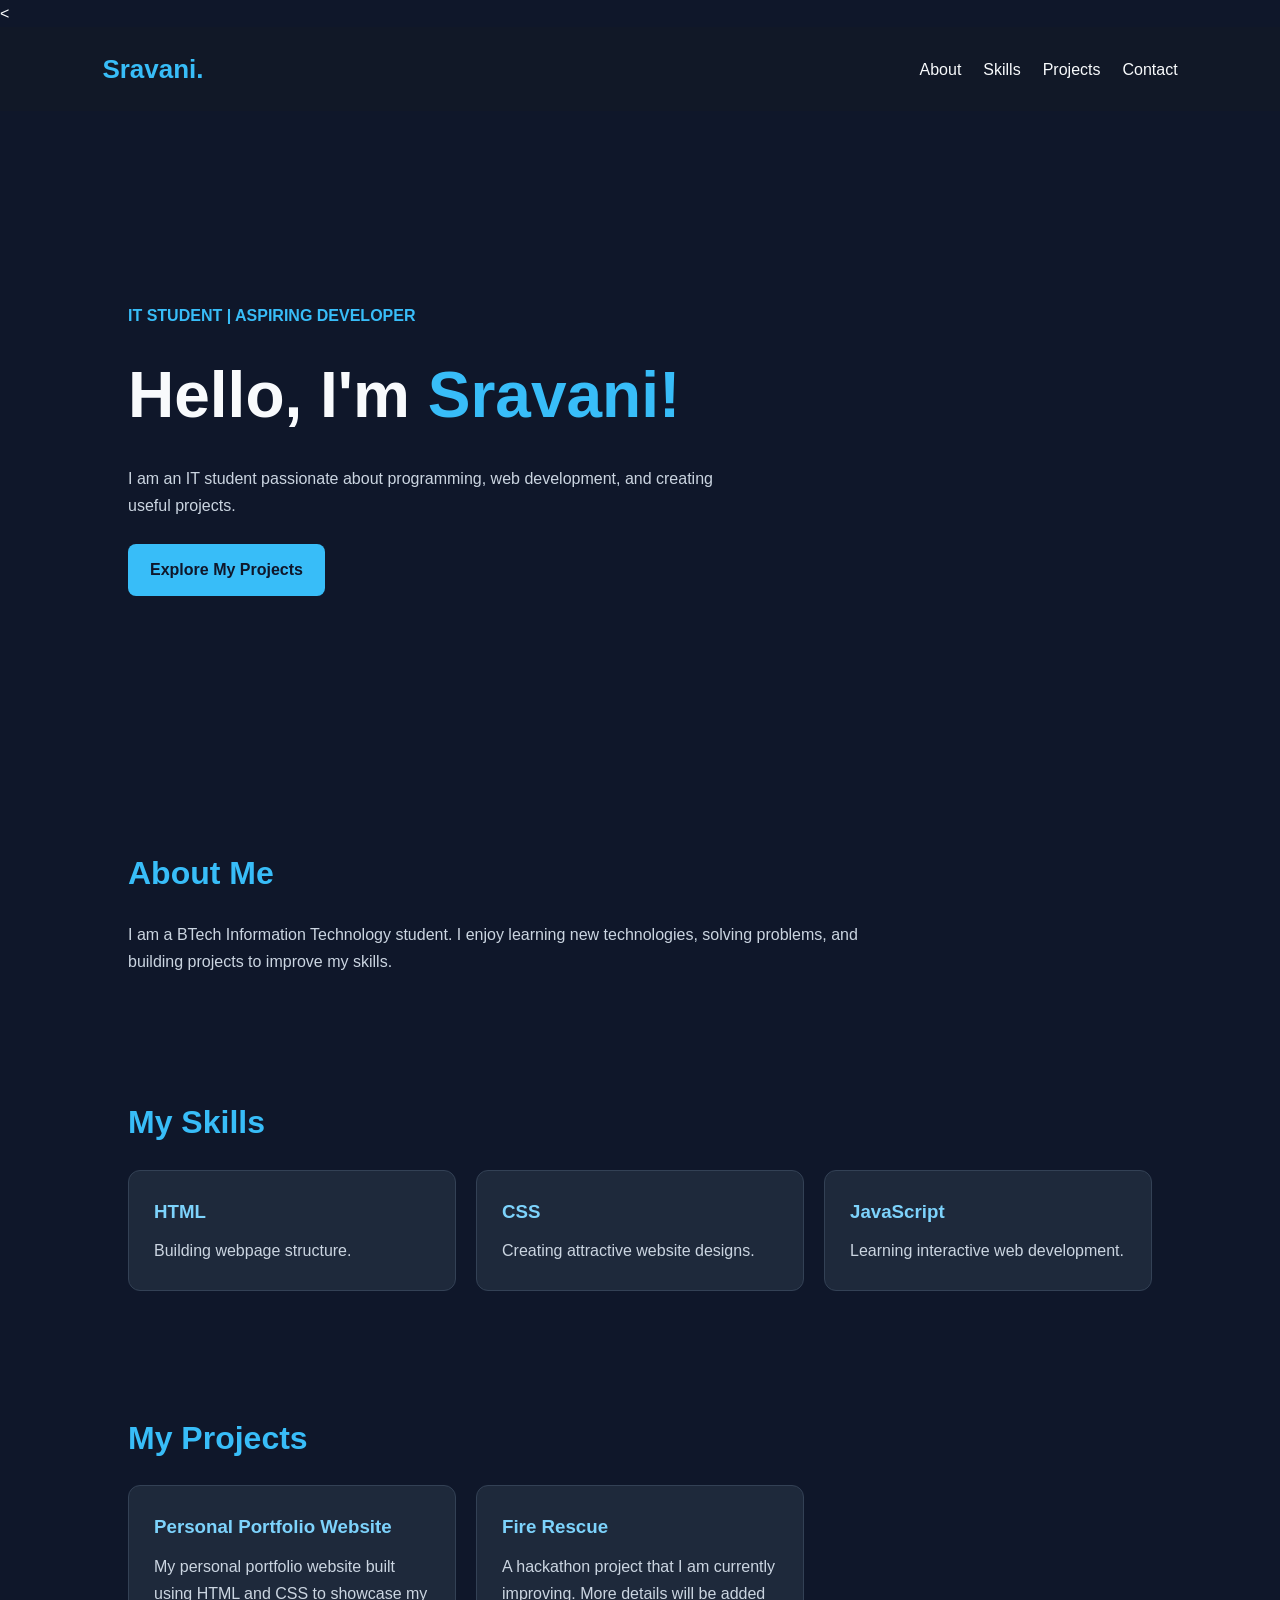
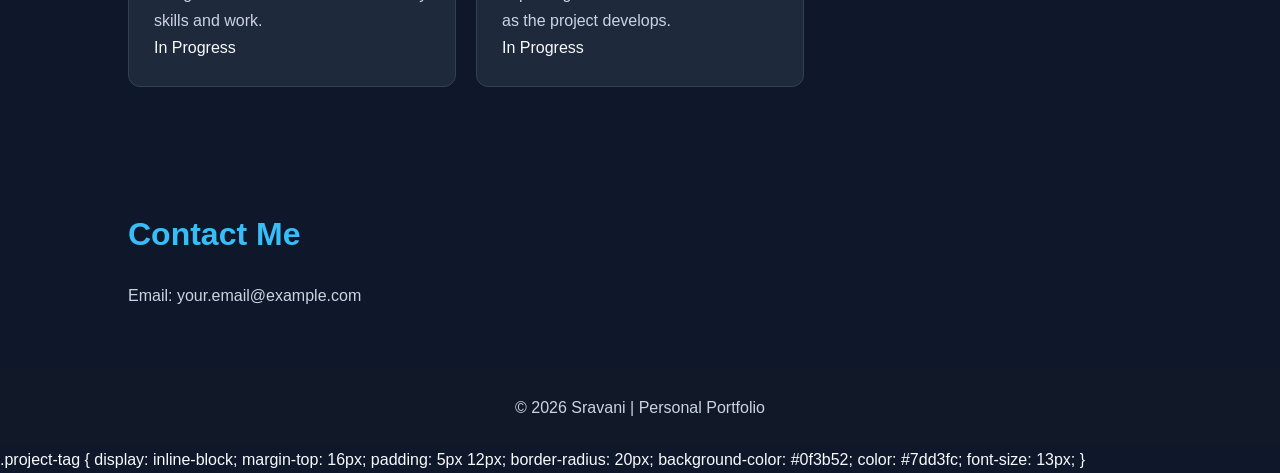
==== index.html @ a1ff7d46 "Add files via upload" ====
<<!DOCTYPE html>
<html lang="en">
<head>
    <meta charset="UTF-8">
    <meta name="viewport" content="width=device-width, initial-scale=1.0">
    <title>Sravani | Portfolio</title>
    <link rel="stylesheet" href="style.css">
</head>
<body>

    <header>
        <div class="logo">Sravani.</div>
        <nav>
            <a href="#about">About</a>
            <a href="#skills">Skills</a>
            <a href="#projects">Projects</a>
            <a href="#contact">Contact</a>
        </nav>
    </header>

    <main>
        <section class="hero">
            <p class="eyebrow">IT STUDENT | ASPIRING DEVELOPER</p>
            <h1>Hello, I'm <span>Sravani!</span></h1>
            <p>
                I am an IT student passionate about programming,
                web development, and creating useful projects.
            </p>
            <a class="button" href="#projects">Explore My Projects</a>
        </section>

        <section class="content" id="about">
            <h2>About Me</h2>
            <p>
                I am a BTech Information Technology student.
                I enjoy learning new technologies, solving problems,
                and building projects to improve my skills.
            </p>
        </section>

        <section class="content" id="skills">
            <h2>My Skills</h2>
            <div class="cards">
                <article class="card">
                    <h3>HTML</h3>
                    <p>Building webpage structure.</p>
                </article>
                <article class="card">
                    <h3>CSS</h3>
                    <p>Creating attractive website designs.</p>
                </article>
                <article class="card">
                    <h3>JavaScript</h3>
                    <p>Learning interactive web development.</p>
                </article>
            </div>
        </section>

        <section class="content" id="projects">
    <h2>My Projects</h2>

    <div class="cards">

        <article class="card">
            <h3>Personal Portfolio Website</h3>
            <p>
                My personal portfolio website built using
                HTML and CSS to showcase my skills and work.
            </p>
            <span class="project-tag">In Progress</span>
        </article>

        <article class="card">
            <h3>Fire Rescue</h3>
            <p>
                A hackathon project that I am currently
                improving. More details will be added as
                the project develops.
            </p>
            <span class="project-tag">In Progress</span>
        </article>

    </div>
</section>

        <section class="content" id="contact">
            <h2>Contact Me</h2>
            <p>Email: your.email@example.com</p>
        </section>
    </main>

    <footer>
        <p>© 2026 Sravani | Personal Portfolio</p>
    </footer>

</body>
</html>
.project-tag {
    display: inline-block;
    margin-top: 16px;
    padding: 5px 12px;
    border-radius: 20px;
    background-color: #0f3b52;
    color: #7dd3fc;
    font-size: 13px;
}
---- style.css ----
/* Portfolio basic design */

* {
    margin: 0;
    padding: 0;
    box-sizing: border-box;
}

html {
    scroll-behavior: smooth;
}

body {
    font-family: Arial, sans-serif;
    background-color: #0f172a;
    color: #f8fafc;
    line-height: 1.7;
}

header {
    display: flex;
    justify-content: space-between;
    align-items: center;
    padding: 20px 8%;
    background-color: #111827;
}

.logo {
    font-size: 26px;
    font-weight: bold;
    color: #38bdf8;
}

nav {
    display: flex;
    gap: 22px;
}

nav a {
    color: #f8fafc;
    text-decoration: none;
}

nav a:hover {
    color: #38bdf8;
}

.hero {
    min-height: 75vh;
    display: flex;
    flex-direction: column;
    justify-content: center;
    align-items: flex-start;
    padding: 70px 10%;
}

.eyebrow {
    color: #38bdf8;
    font-weight: bold;
    margin-bottom: 12px;
}

.hero h1 {
    font-size: clamp(36px, 6vw, 64px);
    margin-bottom: 15px;
}

.hero h1 span {
    color: #38bdf8;
}

.hero > p:not(.eyebrow) {
    max-width: 600px;
    color: #cbd5e1;
    margin-bottom: 25px;
}

.button {
    display: inline-block;
    background-color: #38bdf8;
    color: #0f172a;
    padding: 12px 22px;
    border-radius: 8px;
    text-decoration: none;
    font-weight: bold;
}

.button:hover {
    background-color: #7dd3fc;
}

.content {
    padding: 60px 10%;
    scroll-margin-top: 20px;
}

.content h2 {
    font-size: 32px;
    margin-bottom: 20px;
    color: #38bdf8;
}

.content > p {
    max-width: 750px;
    color: #cbd5e1;
}

.cards {
    display: grid;
    grid-template-columns: repeat(3, minmax(0, 1fr));
    gap: 20px;
}

.card {
    background-color: #1e293b;
    padding: 25px;
    border: 1px solid #334155;
    border-radius: 12px;
}

.card h3 {
    margin-bottom: 10px;
    color: #7dd3fc;
}

.card p {
    color: #cbd5e1;
}

.contact-link {
    color: #38bdf8;
}

footer {
    text-align: center;
    padding: 25px;
    background-color: #111827;
    color: #cbd5e1;
}

@media (max-width: 600px) {
    header {
        flex-direction: column;
        gap: 15px;
        padding: 20px 5%;
    }

    nav {
        flex-wrap: wrap;
        justify-content: center;
        gap: 12px;
    }

    .hero {
        min-height: 60vh;
        padding: 60px 7%;
    }

    .content {
        padding: 45px 7%;
    }

    .cards {
        grid-template-columns: 1fr;
    }
}
/* Portfolio basic design */

* {
    margin: 0;
    padding: 0;
    box-sizing: border-box;
}

html {
    scroll-behavior: smooth;
}

body {
    font-family: Arial, sans-serif;
    background-color: #0f172a;
    color: #f8fafc;
    line-height: 1.7;
}

header {
    display: flex;
    justify-content: space-between;
    align-items: center;
    padding: 20px 8%;
    background-color: #111827;
}

.logo {
    font-size: 26px;
    font-weight: bold;
    color: #38bdf8;
}

nav {
    display: flex;
    gap: 22px;
}

nav a {
    color: #f8fafc;
    text-decoration: none;
}

nav a:hover {
    color: #38bdf8;
}

.hero {
    min-height: 75vh;
    display: flex;
    flex-direction: column;
    justify-content: center;
    align-items: flex-start;
    padding: 70px 10%;
}

.eyebrow {
    color: #38bdf8;
    font-weight: bold;
    margin-bottom: 12px;
}

.hero h1 {
    font-size: clamp(36px, 6vw, 64px);
    margin-bottom: 15px;
}

.hero h1 span {
    color: #38bdf8;
}

.hero > p:not(.eyebrow) {
    max-width: 600px;
    color: #cbd5e1;
    margin-bottom: 25px;
}

.button {
    display: inline-block;
    background-color: #38bdf8;
    color: #0f172a;
    padding: 12px 22px;
    border-radius: 8px;
    text-decoration: none;
    font-weight: bold;
}

.button:hover {
    background-color: #7dd3fc;
}

.content {
    padding: 60px 10%;
    scroll-margin-top: 20px;
}

.content h2 {
    font-size: 32px;
    margin-bottom: 20px;
    color: #38bdf8;
}

.content > p {
    max-width: 750px;
    color: #cbd5e1;
}

.cards {
    display: grid;
    grid-template-columns: repeat(3, minmax(0, 1fr));
    gap: 20px;
}

.card {
    background-color: #1e293b;
    padding: 25px;
    border: 1px solid #334155;
    border-radius: 12px;
}

.card h3 {
    margin-bottom: 10px;
    color: #7dd3fc;
}

.card p {
    color: #cbd5e1;
}

.contact-link {
    color: #38bdf8;
}

footer {
    text-align: center;
    padding: 25px;
    background-color: #111827;
    color: #cbd5e1;
}

@media (max-width: 600px) {
    header {
        flex-direction: column;
        gap: 15px;
        padding: 20px 5%;
    }

    nav {
        flex-wrap: wrap;
        justify-content: center;
        gap: 12px;
    }

    .hero {
        min-height: 60vh;
        padding: 60px 7%;
    }

    .content {
        padding: 45px 7%;
    }

    .cards {
        grid-template-columns: 1fr;
    }
}
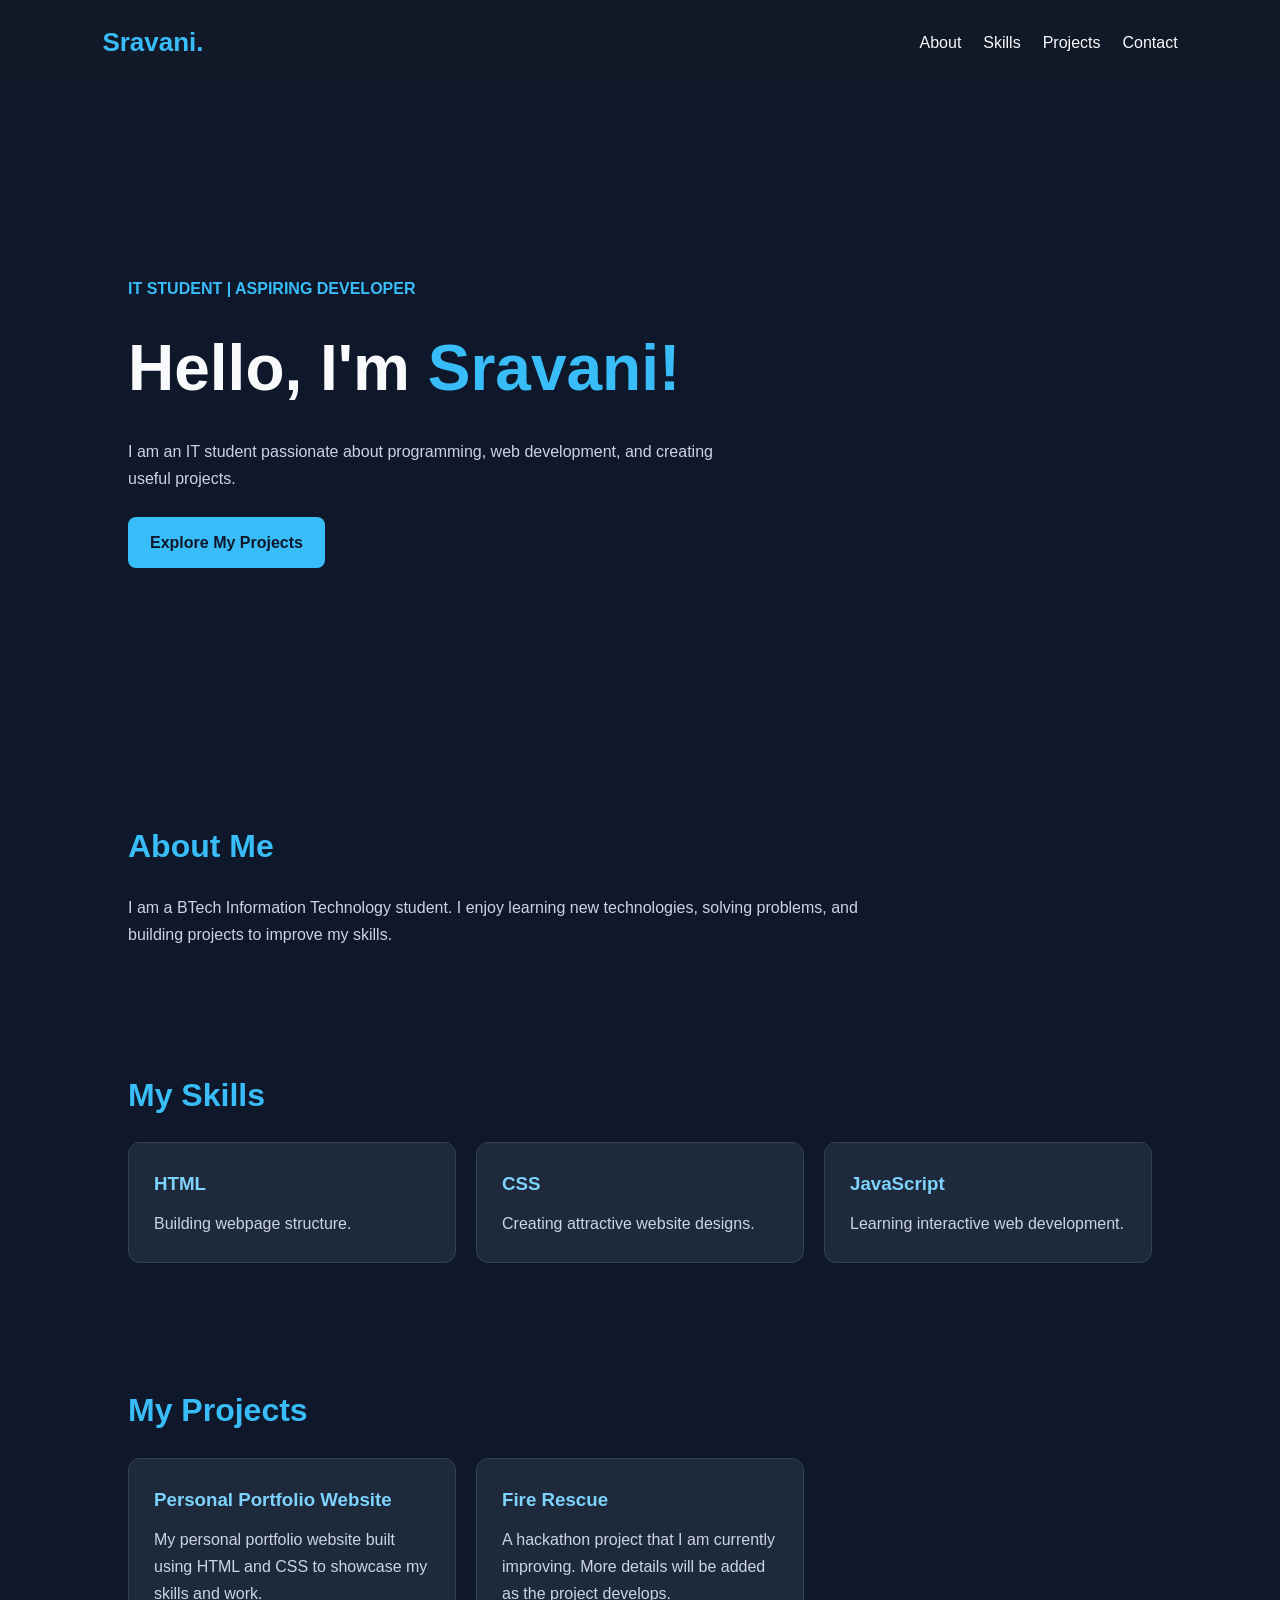
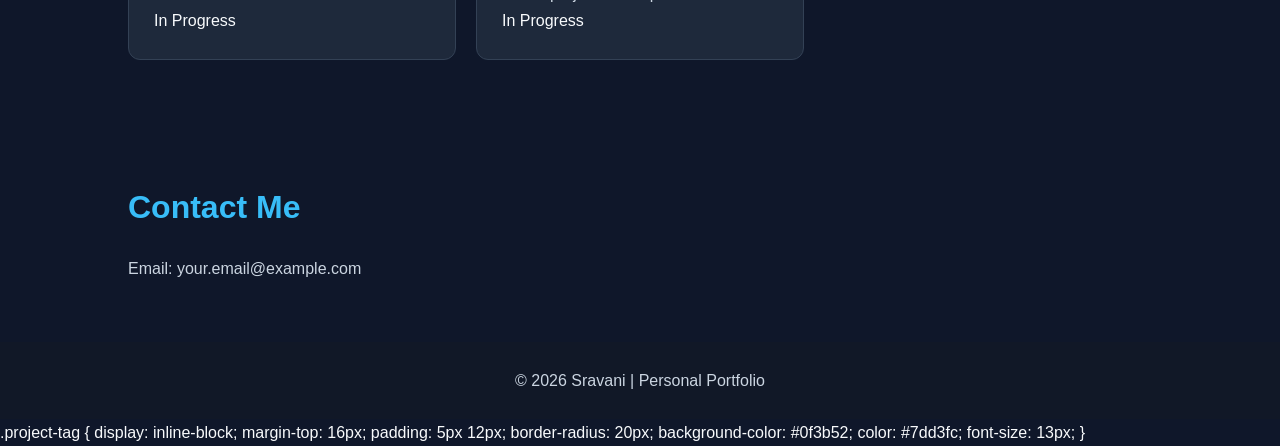
==== commit 8af2465f: "Fix HTML structure and update project tags" ====
--- a/index.html
+++ b/index.html
@@ -1,4 +1,4 @@
-<<!DOCTYPE html>
+<!DOCTYPE html>
 <html lang="en">
 <head>
     <meta charset="UTF-8">
@@ -103,4 +103,4 @@
     background-color: #0f3b52;
     color: #7dd3fc;
     font-size: 13px;
-}+}
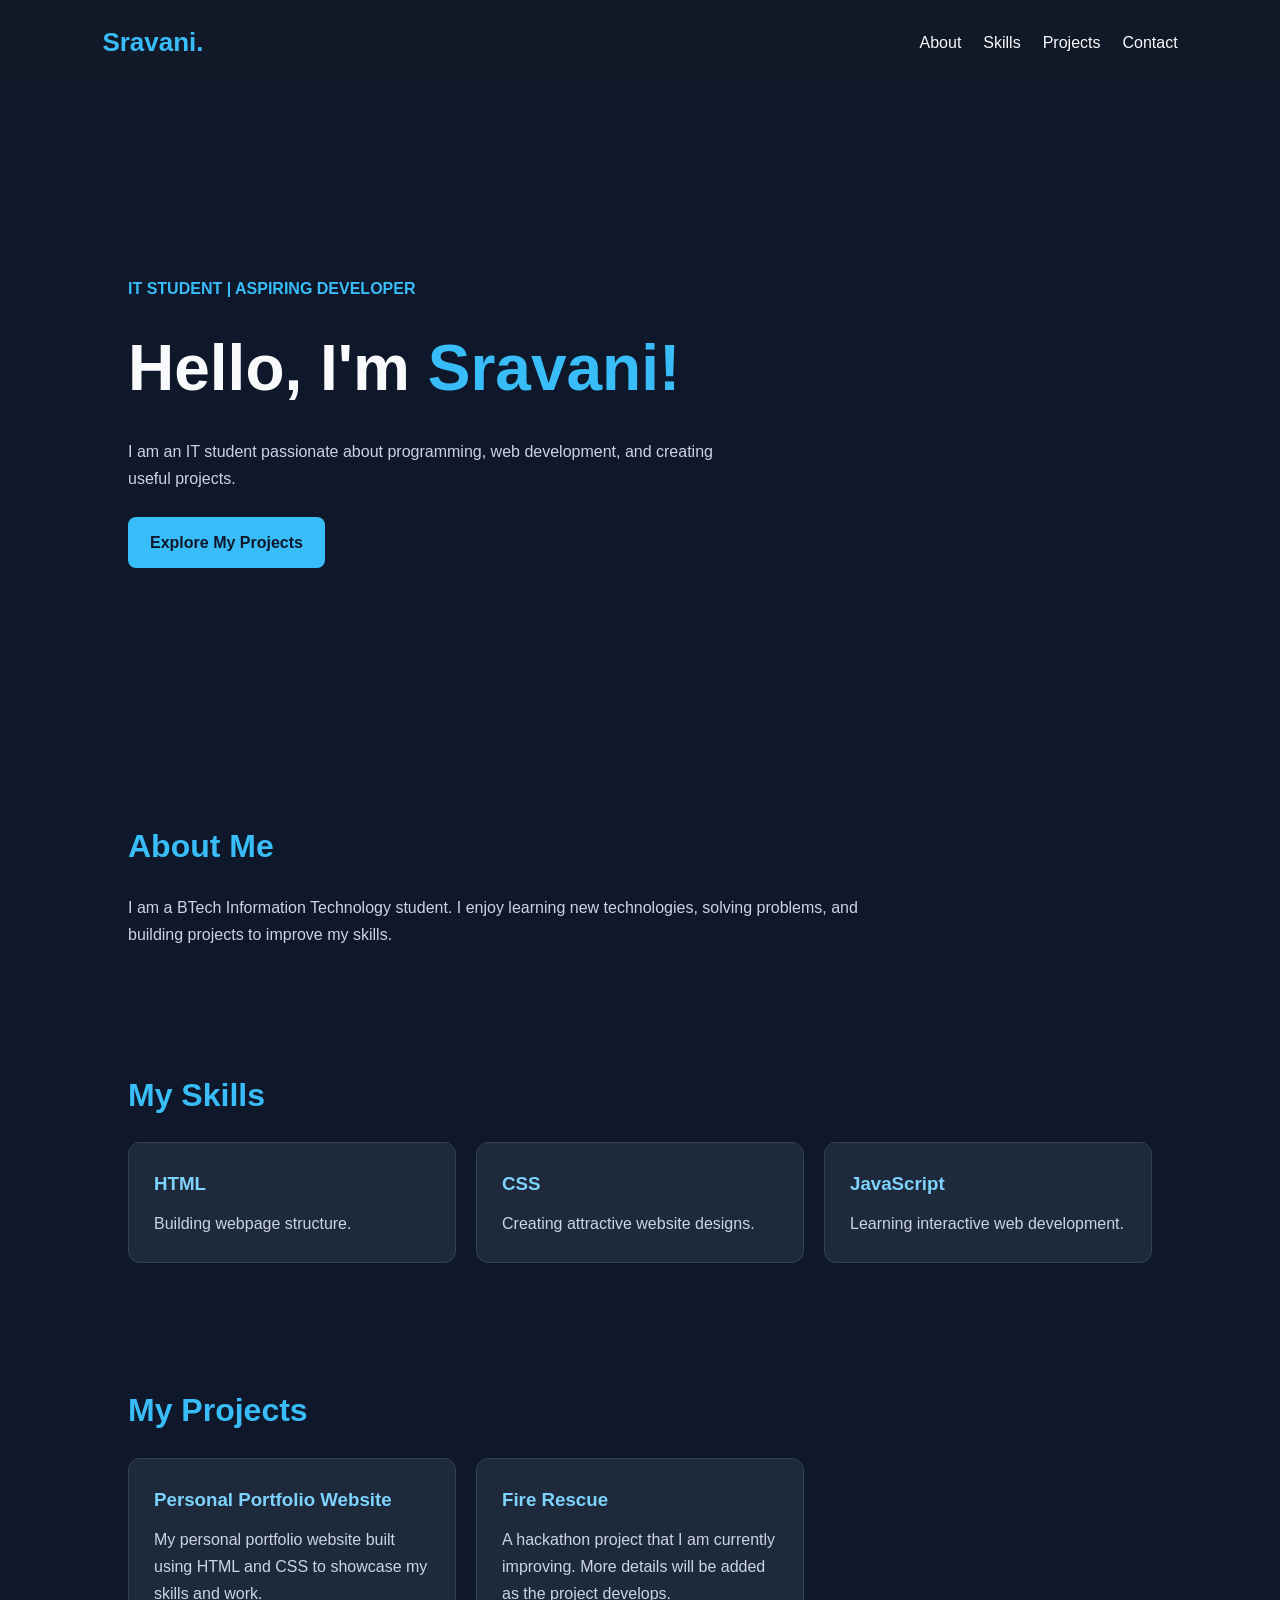
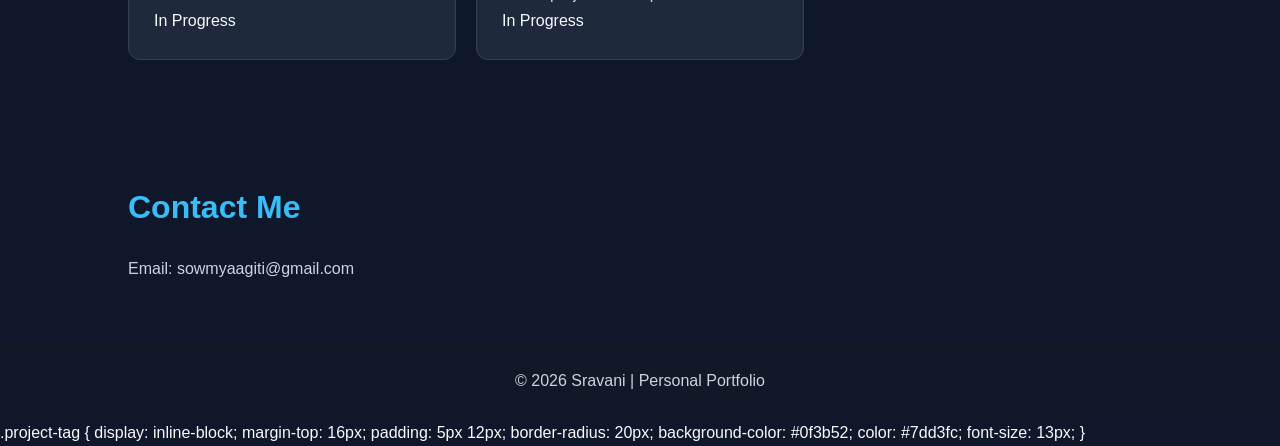
==== commit 7a5e7d58: "Update index.html" ====
--- a/index.html
+++ b/index.html
@@ -85,7 +85,7 @@
 
         <section class="content" id="contact">
             <h2>Contact Me</h2>
-            <p>Email: your.email@example.com</p>
+            <p>Email: sowmyaagiti@gmail.com</p>
         </section>
     </main>
 
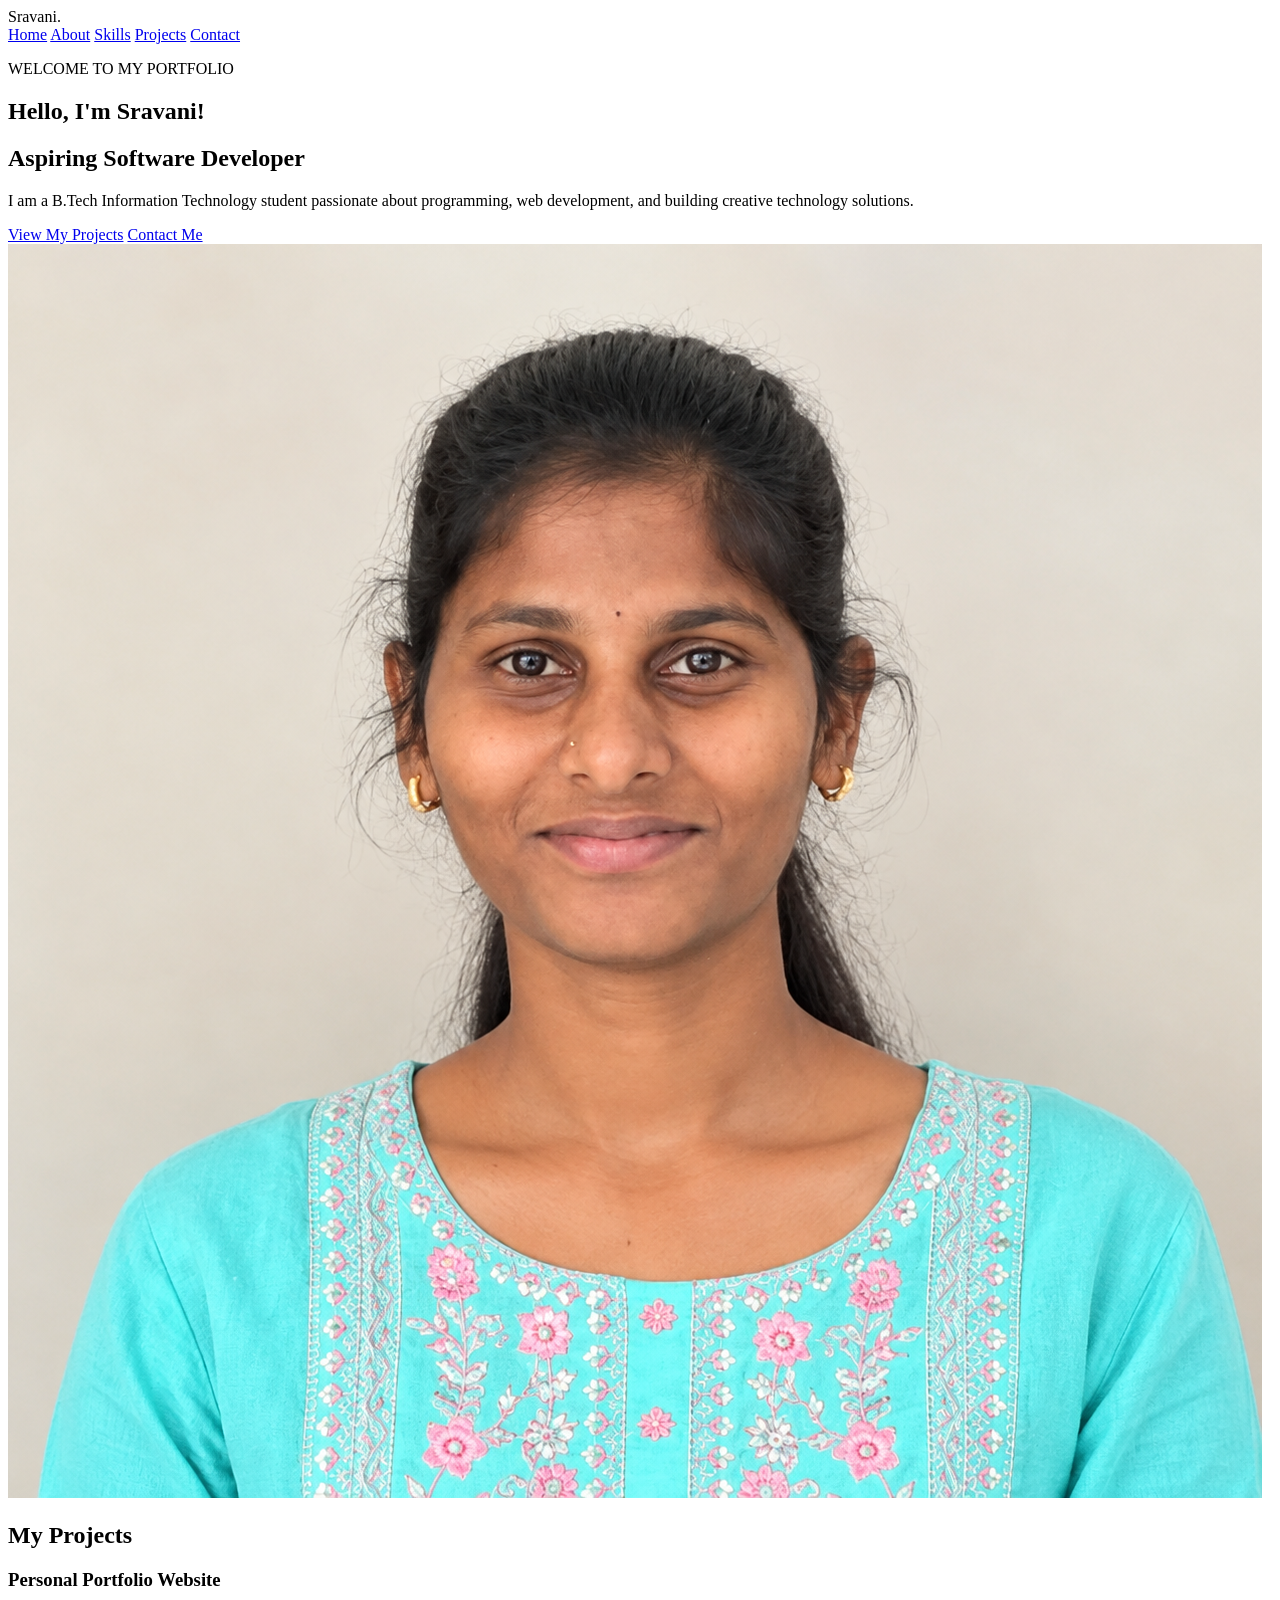
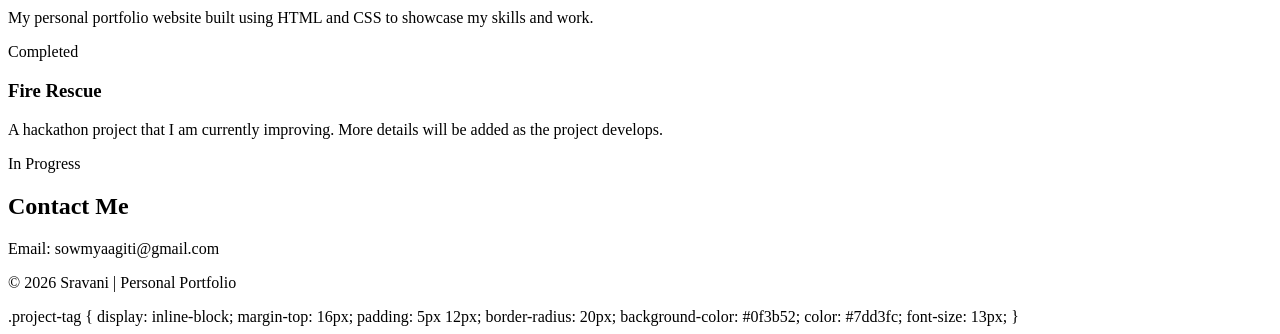
==== commit ef22f87e: "Add files via upload" ====
--- a/index.html
+++ b/index.html
@@ -11,52 +11,42 @@
     <header>
         <div class="logo">Sravani.</div>
         <nav>
-            <a href="#about">About</a>
-            <a href="#skills">Skills</a>
-            <a href="#projects">Projects</a>
-            <a href="#contact">Contact</a>
-        </nav>
+            <a href="index.html">Home</a>
+            <a href="about.html">About</a>
+            <a href="skills.html">Skills</a>
+            <a href="projects.html">Projects</a>
+            <a href="contact.html">Contact</a>
+       </nav> 
+            
     </header>
 
     <main>
-        <section class="hero">
-            <p class="eyebrow">IT STUDENT | ASPIRING DEVELOPER</p>
-            <h1>Hello, I'm <span>Sravani!</span></h1>
-            <p>
-                I am an IT student passionate about programming,
-                web development, and creating useful projects.
-            </p>
-            <a class="button" href="#projects">Explore My Projects</a>
-        </section>
+        
+<section class="hero">
+    <div class="hero-text">
+        <p class="eyebrow">WELCOME TO MY PORTFOLIO</p>
 
-        <section class="content" id="about">
-            <h2>About Me</h2>
-            <p>
-                I am a BTech Information Technology student.
-                I enjoy learning new technologies, solving problems,
-                and building projects to improve my skills.
-            </p>
-        </section>
+        <h1>Hello, I'm <span>Sravani!</span></h1>
 
-        <section class="content" id="skills">
-            <h2>My Skills</h2>
-            <div class="cards">
-                <article class="card">
-                    <h3>HTML</h3>
-                    <p>Building webpage structure.</p>
-                </article>
-                <article class="card">
-                    <h3>CSS</h3>
-                    <p>Creating attractive website designs.</p>
-                </article>
-                <article class="card">
-                    <h3>JavaScript</h3>
-                    <p>Learning interactive web development.</p>
-                </article>
-            </div>
-        </section>
+        <h2>Aspiring Software Developer</h2>
 
-        <section class="content" id="projects">
+        <p>
+            I am a B.Tech Information Technology student
+            passionate about programming, web development,
+            and building creative technology solutions.
+        </p>
+
+        <div class="hero-buttons">
+            <a href="projects.html" class="button">View My Projects</a>
+            <a href="contact.html" class="button secondary-button">Contact Me</a>
+        </div>
+    </div>
+
+    <div class="hero-image">
+        <img src="profile.jpg.png" alt="Sravani - IT Student">
+    </div>
+       </section>
+ <section class="content" id="projects">
     <h2>My Projects</h2>
 
     <div class="cards">
@@ -67,7 +57,7 @@
                 My personal portfolio website built using
                 HTML and CSS to showcase my skills and work.
             </p>
-            <span class="project-tag">In Progress</span>
+            <span class="project-tag">Completed</span>
         </article>
 
         <article class="card">
@@ -103,4 +93,4 @@
     background-color: #0f3b52;
     color: #7dd3fc;
     font-size: 13px;
-}
+}
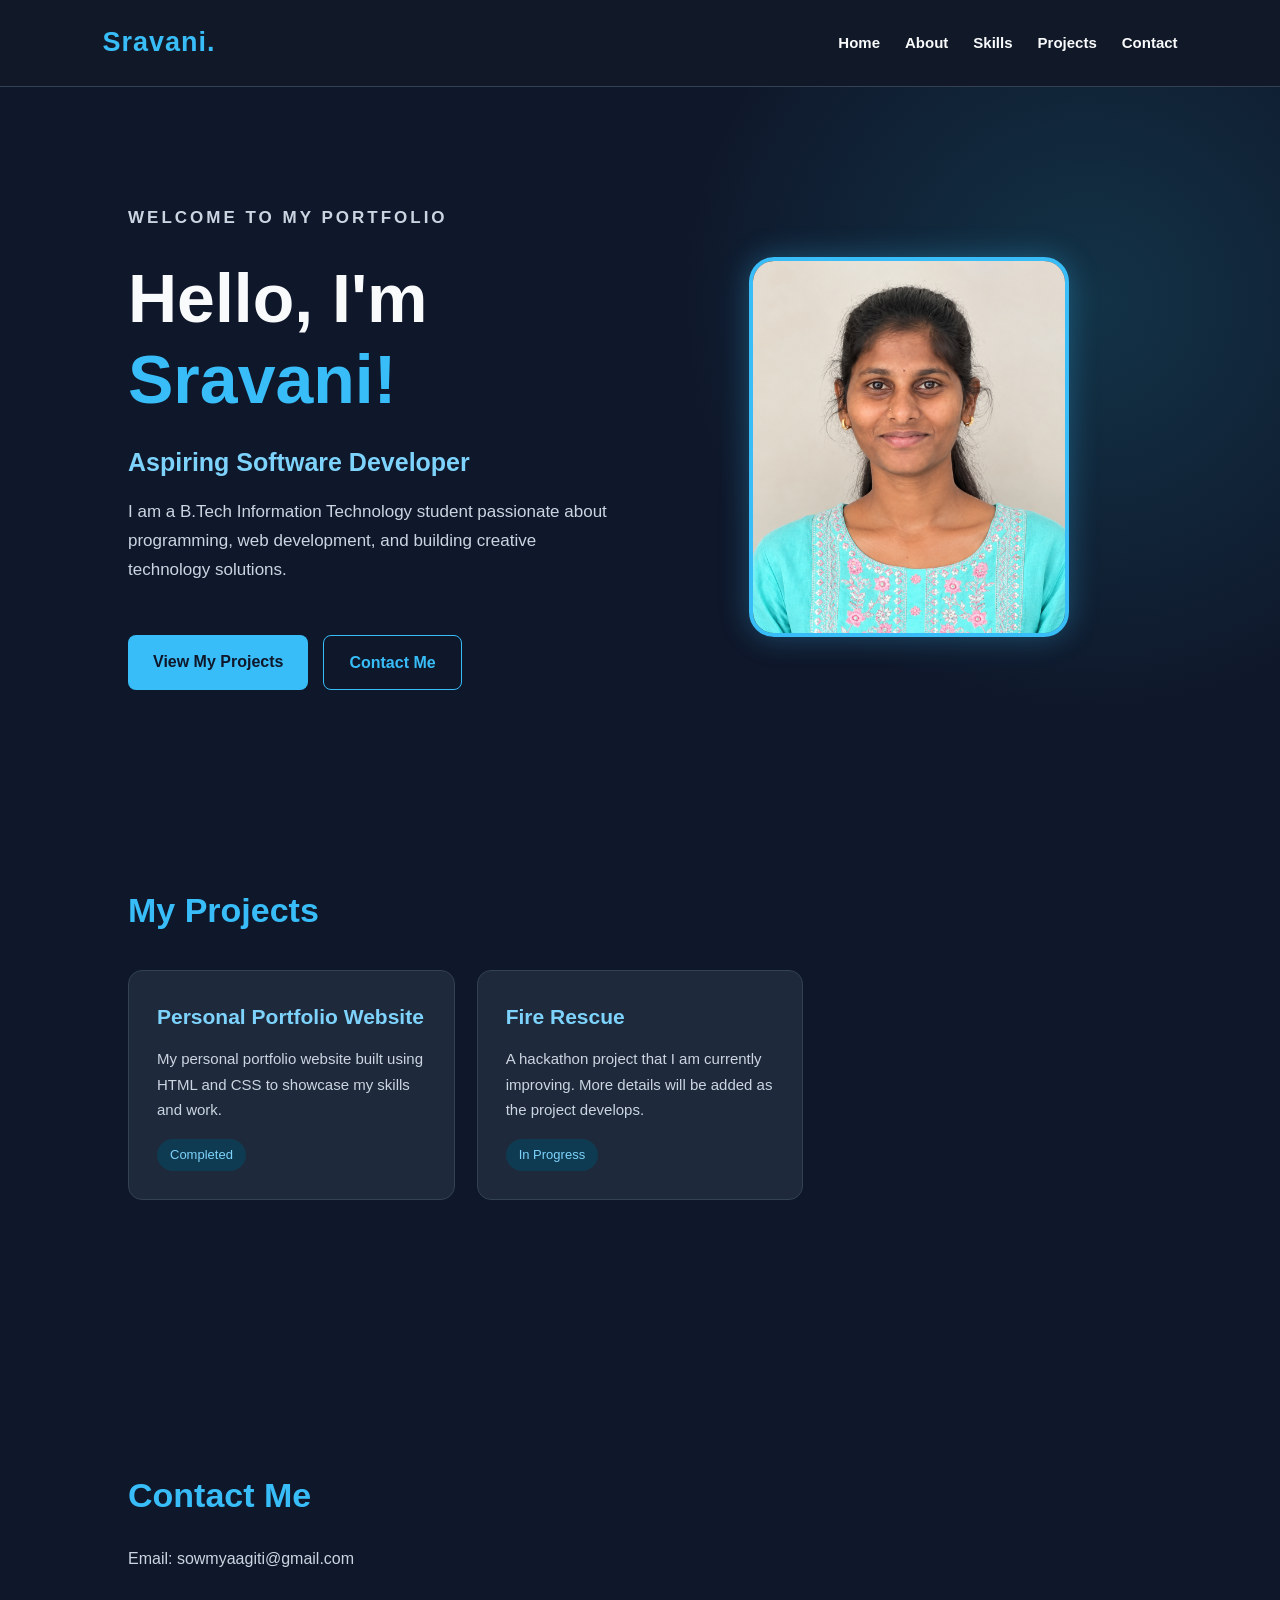
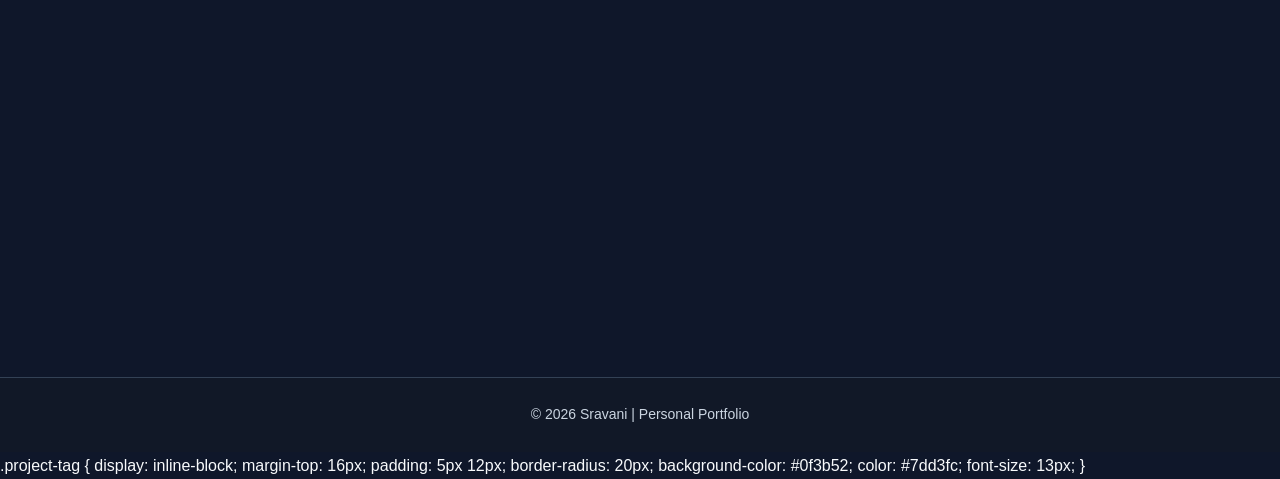
==== commit 5fb94ca7: "Update index.html" ====
--- a/index.html
+++ b/index.html
@@ -43,7 +43,9 @@
     </div>
 
     <div class="hero-image">
-        <img src="profile.jpg.png" alt="Sravani - IT Student">
+        <img src="profile.jpg.png"
+             alt="Sravani Profile"
+             class="profile-img">
     </div>
        </section>
  <section class="content" id="projects">
@@ -93,4 +95,4 @@
     background-color: #0f3b52;
     color: #7dd3fc;
     font-size: 13px;
-}+}
--- a/style.css
+++ b/style.css
@@ -0,0 +1,339 @@
+
+/* =================================
+   SRAVANI - PROFESSIONAL PORTFOLIO
+================================= */
+
+* {
+    margin: 0;
+    padding: 0;
+    box-sizing: border-box;
+}
+
+html {
+    scroll-behavior: smooth;
+}
+
+body {
+    font-family: 'Segoe UI', Arial, sans-serif;
+    background: #0f172a;
+    color: #f8fafc;
+    line-height: 1.7;
+}
+
+/* NAVIGATION */
+
+header {
+    display: flex;
+    justify-content: space-between;
+    align-items: center;
+    padding: 20px 8%;
+    background: #111827;
+    border-bottom: 1px solid #334155;
+    position: sticky;
+    top: 0;
+    z-index: 100;
+}
+
+.logo {
+    font-size: 27px;
+    font-weight: 800;
+    color: #38bdf8;
+    letter-spacing: 1px;
+}
+
+nav {
+    display: flex;
+    gap: 25px;
+    flex-wrap: wrap;
+}
+
+nav a {
+    color: #f8fafc;
+    text-decoration: none;
+    font-size: 15px;
+    font-weight: 600;
+    transition: 0.3s;
+}
+
+nav a:hover {
+    color: #38bdf8;
+}
+
+/* HERO SECTION */
+
+.hero {
+    min-height: 80vh;
+    display: flex;
+    flex-direction: column;
+    justify-content: center;
+    align-items: flex-start;
+    padding: 80px 10%;
+    background:
+        radial-gradient(circle at 85% 30%, #164e6380, transparent 35%);
+}
+
+.eyebrow {
+    color: #38bdf8;
+    font-weight: 700;
+    letter-spacing: 3px;
+    margin-bottom: 15px;
+    font-size: 13px;
+}
+
+.hero h1 {
+    font-size: clamp(38px, 6vw, 68px);
+    line-height: 1.2;
+    margin-bottom: 20px;
+}
+
+.hero h1 span {
+    color: #38bdf8;
+}
+
+.hero p {
+    max-width: 650px;
+    color: #cbd5e1;
+    font-size: 17px;
+    margin-bottom: 25px;
+}
+
+/* BUTTONS */
+
+.button {
+    display: inline-block;
+    background: #38bdf8;
+    color: #0f172a;
+    padding: 13px 25px;
+    border-radius: 8px;
+    text-decoration: none;
+    font-weight: 700;
+    transition: 0.3s;
+    margin-top: 25px;
+}
+
+.button:hover {
+    background: #7dd3fc;
+    transform: translateY(-3px);
+}
+
+/* CONTENT SECTIONS */
+
+.content {
+    min-height: 65vh;
+    padding: 75px 10%;
+    animation: fadeIn 0.7s ease;
+}
+
+.content h2 {
+    font-size: 34px;
+    color: #38bdf8;
+    margin-bottom: 20px;
+}
+
+.content > p {
+    max-width: 800px;
+    color: #cbd5e1;
+    margin-bottom: 18px;
+    font-size: 16px;
+}
+
+/* SKILL AND PROJECT CARDS */
+
+.cards {
+    display: grid;
+    grid-template-columns: repeat(3, minmax(0, 1fr));
+    gap: 22px;
+    margin-top: 30px;
+}
+
+.card {
+    background: #1e293b;
+    padding: 28px;
+    border: 1px solid #334155;
+    border-radius: 14px;
+    transition: 0.3s;
+}
+
+.card:hover {
+    transform: translateY(-7px);
+    border-color: #38bdf8;
+    box-shadow: 0 10px 30px #00000040;
+}
+
+.card h3 {
+    color: #7dd3fc;
+    font-size: 21px;
+    margin-bottom: 12px;
+}
+
+.card p {
+    color: #cbd5e1;
+    font-size: 15px;
+}
+
+/* PROJECT TAG */
+
+.project-tag {
+    display: inline-block;
+    margin-top: 16px;
+    padding: 5px 13px;
+    border-radius: 20px;
+    background: #0f3b52;
+    color: #7dd3fc;
+    font-size: 13px;
+}
+
+/* CONTACT LINKS */
+
+.contact-link {
+    color: #38bdf8;
+    text-decoration: none;
+    overflow-wrap: anywhere;
+}
+
+.contact-link:hover {
+    text-decoration: underline;
+}
+
+/* FOOTER */
+
+footer {
+    text-align: center;
+    padding: 25px;
+    background: #111827;
+    border-top: 1px solid #334155;
+    color: #cbd5e1;
+    font-size: 14px;
+}
+
+/* ANIMATION */
+
+@keyframes fadeIn {
+    from {
+        opacity: 0;
+        transform: translateY(15px);
+    }
+
+    to {
+        opacity: 1;
+        transform: translateY(0);
+    }
+}
+
+/* MOBILE RESPONSIVE DESIGN */
+
+@media (max-width: 768px) {
+
+    header {
+        flex-direction: column;
+        gap: 18px;
+        padding: 20px 5%;
+    }
+
+    nav {
+        justify-content: center;
+        gap: 15px;
+    }
+
+    .hero {
+        min-height: 65vh;
+        padding: 60px 7%;
+    }
+
+    .content {
+        padding: 55px 7%;
+    }
+
+    .cards {
+        grid-template-columns: repeat(2, minmax(0, 1fr));
+    }
+}
+
+@media (max-width: 500px) {
+
+    .cards {
+        grid-template-columns: 1fr;
+    }
+
+    nav {
+        gap: 12px;
+    }
+
+    nav a {
+        font-size: 13px;
+    }
+
+    .content h2 {
+        font-size: 28px;
+    }
+}
+
+.hero {
+    flex-direction: row;
+    align-items: center;
+    justify-content: space-between;
+    gap: 50px;
+}
+
+.hero-text {
+    flex: 1;
+}
+
+.hero-text h2 {
+    color: #7dd3fc;
+    font-size: 25px;
+    margin-bottom: 15px;
+}
+
+.hero-image {
+    flex: 1;
+    display: flex;
+    justify-content: center;
+}
+
+.hero-image img {
+    width: 320px;
+    height: 380px;
+    object-fit: cover;
+    object-position: center 25%;
+    border: 4px solid #38bdf8;
+    border-radius: 25px;
+    box-shadow: 0 0 30px #38bdf855;
+}
+
+.hero-buttons {
+    display: flex;
+    gap: 15px;
+    flex-wrap: wrap;
+}
+
+.secondary-button {
+    background: transparent;
+    color: #38bdf8;
+    border: 1px solid #38bdf8;
+}
+
+@media (max-width: 768px) {
+    .hero {
+        flex-direction: column-reverse;
+        text-align: center;
+    }
+
+    .hero-image img {
+        width: 240px;
+        height: 280px;
+    }
+
+    .hero-buttons {
+        justify-content: center;
+    }
+}
+.profile-img {
+    width: 180px;
+    height: 180px;
+    object-fit: cover;
+    border-radius: 20px;
+    border: 3px solid #38bdf8;
+    display: block;
+    margin: 20px auto;
+}
